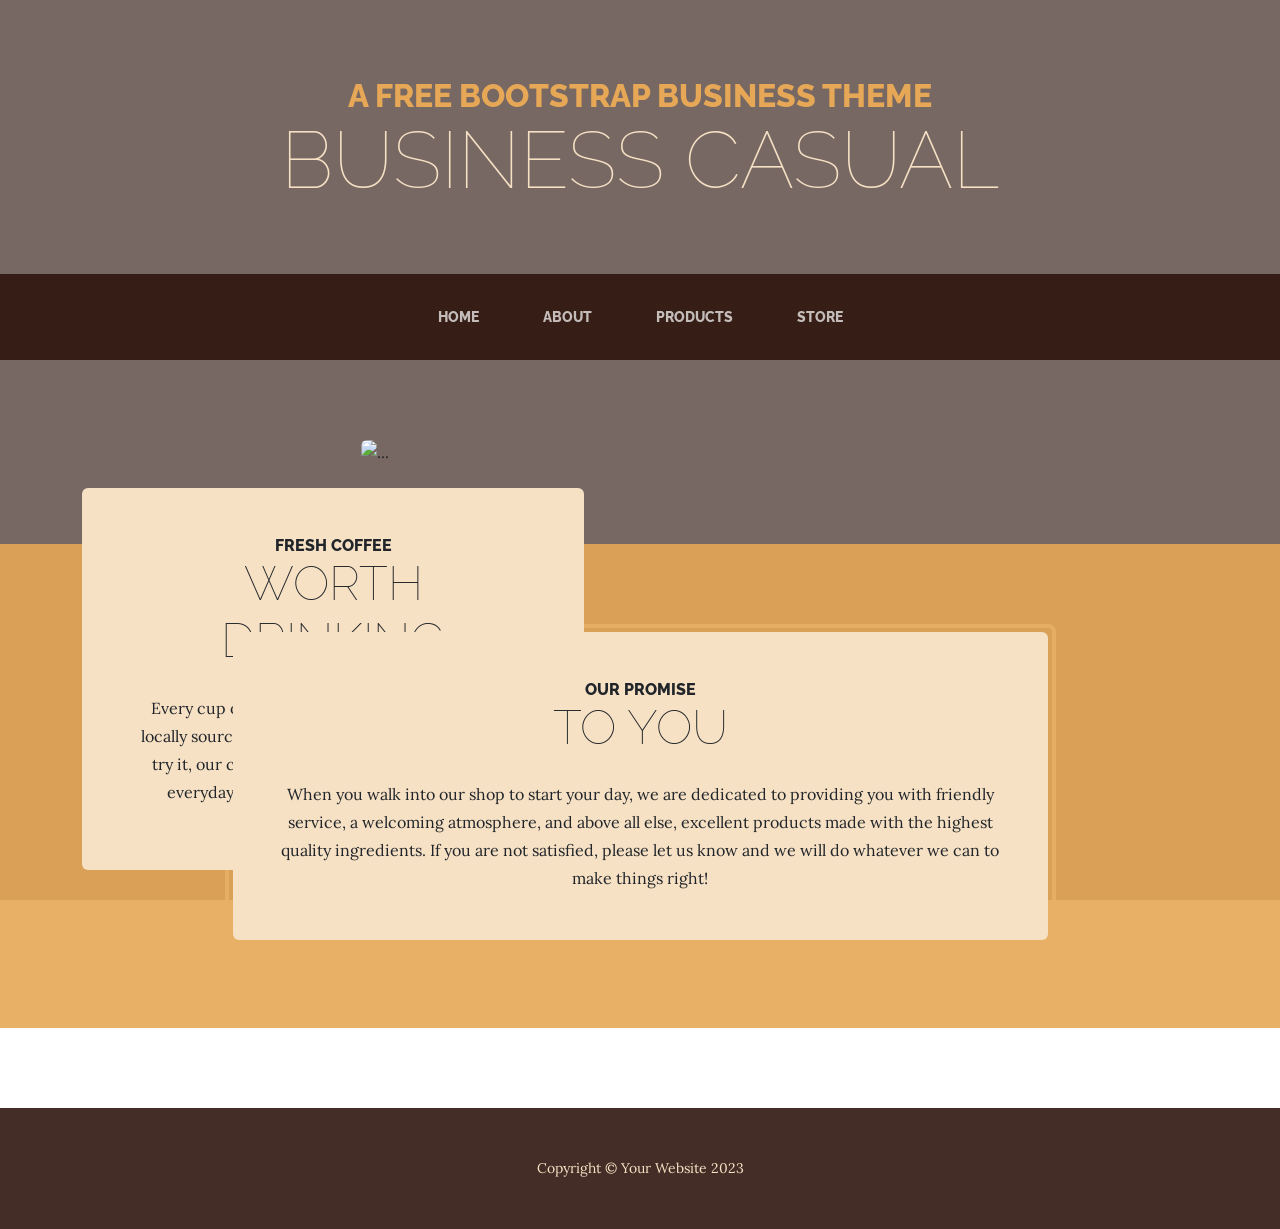
==== index.html @ e24cc4d5 "init" ====
<!DOCTYPE html>
<html lang="en">
    <head>
        <meta charset="utf-8" />
        <meta name="viewport" content="width=device-width, initial-scale=1, shrink-to-fit=no" />
        <meta name="description" content="" />
        <meta name="author" content="" />
        <title>Business Casual - Start Bootstrap Theme</title>
        <link rel="icon" type="image/x-icon" href="assets/favicon.ico" />
        <!-- Google fonts-->
        <link href="https://fonts.googleapis.com/css?family=Raleway:100,100i,200,200i,300,300i,400,400i,500,500i,600,600i,700,700i,800,800i,900,900i" rel="stylesheet" />
        <link href="https://fonts.googleapis.com/css?family=Lora:400,400i,700,700i" rel="stylesheet" />
        <!-- Core theme CSS (includes Bootstrap)-->
        <link href="css/styles.css" rel="stylesheet" />
    </head>
    <body>
        <header>
            <h1 class="site-heading text-center text-faded d-none d-lg-block">
                <span class="site-heading-upper text-primary mb-3">A Free Bootstrap Business Theme</span>
                <span class="site-heading-lower">Business Casual</span>
            </h1>
        </header>
        <!-- Navigation-->
        <nav class="navbar navbar-expand-lg navbar-dark py-lg-4" id="mainNav">
            <div class="container">
                <a class="navbar-brand text-uppercase fw-bold d-lg-none" href="index.html">Start Bootstrap</a>
                <button class="navbar-toggler" type="button" data-bs-toggle="collapse" data-bs-target="#navbarSupportedContent" aria-controls="navbarSupportedContent" aria-expanded="false" aria-label="Toggle navigation"><span class="navbar-toggler-icon"></span></button>
                <div class="collapse navbar-collapse" id="navbarSupportedContent">
                    <ul class="navbar-nav mx-auto">
                        <li class="nav-item px-lg-4"><a class="nav-link text-uppercase" href="index.html">Home</a></li>
                        <li class="nav-item px-lg-4"><a class="nav-link text-uppercase" href="about.html">About</a></li>
                        <li class="nav-item px-lg-4"><a class="nav-link text-uppercase" href="products.html">Products</a></li>
                        <li class="nav-item px-lg-4"><a class="nav-link text-uppercase" href="store.html">Store</a></li>
                    </ul>
                </div>
            </div>
        </nav>
        <section class="page-section clearfix">
            <div class="container">
                <div class="intro">
                    <img class="intro-img img-fluid mb-3 mb-lg-0 rounded" src="assets/img/intro.jpg" alt="..." />
                    <div class="intro-text left-0 text-center bg-faded p-5 rounded">
                        <h2 class="section-heading mb-4">
                            <span class="section-heading-upper">Fresh Coffee</span>
                            <span class="section-heading-lower">Worth Drinking</span>
                        </h2>
                        <p class="mb-3">Every cup of our quality artisan coffee starts with locally sourced, hand picked ingredients. Once you try it, our coffee will be a blissful addition to your everyday morning routine - we guarantee it!</p>
                        <div class="intro-button mx-auto"><a class="btn btn-primary btn-xl" href="#!">Visit Us Today!</a></div>
                    </div>
                </div>
            </div>
        </section>
        <section class="page-section cta">
            <div class="container">
                <div class="row">
                    <div class="col-xl-9 mx-auto">
                        <div class="cta-inner bg-faded text-center rounded">
                            <h2 class="section-heading mb-4">
                                <span class="section-heading-upper">Our Promise</span>
                                <span class="section-heading-lower">To You</span>
                            </h2>
                            <p class="mb-0">When you walk into our shop to start your day, we are dedicated to providing you with friendly service, a welcoming atmosphere, and above all else, excellent products made with the highest quality ingredients. If you are not satisfied, please let us know and we will do whatever we can to make things right!</p>
                        </div>
                    </div>
                </div>
            </div>
        </section>
        <footer class="footer text-faded text-center py-5">
            <div class="container"><p class="m-0 small">Copyright &copy; Your Website 2023</p></div>
        </footer>
        <!-- Bootstrap core JS-->
        <script src="https://cdn.jsdelivr.net/npm/bootstrap@5.2.3/dist/js/bootstrap.bundle.min.js"></script>
        <!-- Core theme JS-->
        <script src="js/scripts.js"></script>
    </body>
</html>
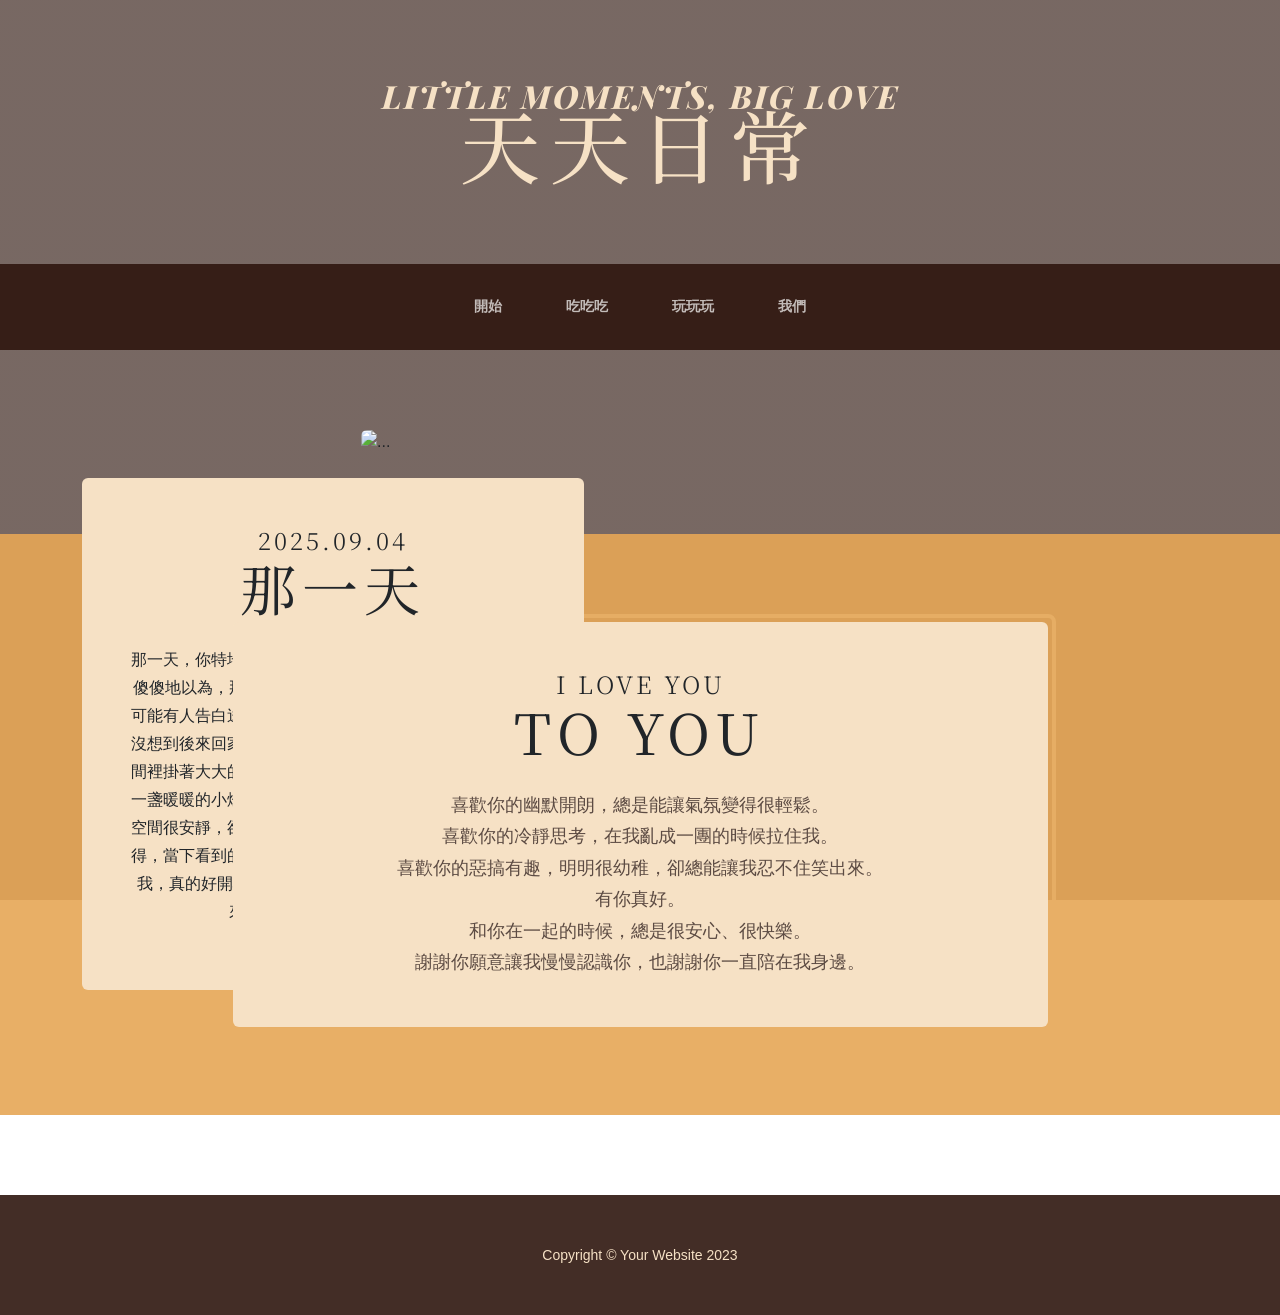
==== commit f4006903: "更新" ====
--- a/index.html
+++ b/index.html
@@ -8,29 +8,29 @@
         <title>Business Casual - Start Bootstrap Theme</title>
         <link rel="icon" type="image/x-icon" href="assets/favicon.ico" />
         <!-- Google fonts-->
-        <link href="https://fonts.googleapis.com/css?family=Raleway:100,100i,200,200i,300,300i,400,400i,500,500i,600,600i,700,700i,800,800i,900,900i" rel="stylesheet" />
-        <link href="https://fonts.googleapis.com/css?family=Lora:400,400i,700,700i" rel="stylesheet" />
+        <link href="https://fonts.googleapis.com/css2?family=Noto+Sans+TC:wght@300;400;700&family=Playfair+Display:wght@400;600&display=swap" rel="stylesheet">
+        <link href="https://fonts.googleapis.com/css2?family=Noto+Serif+TC:wght@300;500;700&display=swap" rel="stylesheet">
         <!-- Core theme CSS (includes Bootstrap)-->
         <link href="css/styles.css" rel="stylesheet" />
     </head>
     <body>
         <header>
             <h1 class="site-heading text-center text-faded d-none d-lg-block">
-                <span class="site-heading-upper text-primary mb-3">A Free Bootstrap Business Theme</span>
-                <span class="site-heading-lower">Business Casual</span>
+                <span class="site-heading-upper">LITTLE MOMENTS, BIG LOVE</span>
+                <span class="site-heading-lower">天天日常</span>
             </h1>
         </header>
         <!-- Navigation-->
         <nav class="navbar navbar-expand-lg navbar-dark py-lg-4" id="mainNav">
             <div class="container">
-                <a class="navbar-brand text-uppercase fw-bold d-lg-none" href="index.html">Start Bootstrap</a>
+                <a class="navbar-brand text-uppercase fw-bold d-lg-none" href="index.html">要天天開心喔</a>
                 <button class="navbar-toggler" type="button" data-bs-toggle="collapse" data-bs-target="#navbarSupportedContent" aria-controls="navbarSupportedContent" aria-expanded="false" aria-label="Toggle navigation"><span class="navbar-toggler-icon"></span></button>
                 <div class="collapse navbar-collapse" id="navbarSupportedContent">
                     <ul class="navbar-nav mx-auto">
-                        <li class="nav-item px-lg-4"><a class="nav-link text-uppercase" href="index.html">Home</a></li>
-                        <li class="nav-item px-lg-4"><a class="nav-link text-uppercase" href="about.html">About</a></li>
-                        <li class="nav-item px-lg-4"><a class="nav-link text-uppercase" href="products.html">Products</a></li>
-                        <li class="nav-item px-lg-4"><a class="nav-link text-uppercase" href="store.html">Store</a></li>
+                        <li class="nav-item px-lg-4"><a class="nav-link text-uppercase" href="index.html">開始</a></li>
+                        <li class="nav-item px-lg-4"><a class="nav-link text-uppercase" href="about.html">吃吃吃</a></li>
+                        <li class="nav-item px-lg-4"><a class="nav-link text-uppercase" href="products.html">玩玩玩</a></li>
+                        <li class="nav-item px-lg-4"><a class="nav-link text-uppercase" href="store.html">我們</a></li>
                     </ul>
                 </div>
             </div>
@@ -41,11 +41,18 @@
                     <img class="intro-img img-fluid mb-3 mb-lg-0 rounded" src="assets/img/intro.jpg" alt="..." />
                     <div class="intro-text left-0 text-center bg-faded p-5 rounded">
                         <h2 class="section-heading mb-4">
-                            <span class="section-heading-upper">Fresh Coffee</span>
-                            <span class="section-heading-lower">Worth Drinking</span>
+                            <span class="section-heading-upper">2025.09.04</span>
+                            <span class="section-heading-lower">那一天</span>
                         </h2>
-                        <p class="mb-3">Every cup of our quality artisan coffee starts with locally sourced, hand picked ingredients. Once you try it, our coffee will be a blissful addition to your everyday morning routine - we guarantee it!</p>
-                        <div class="intro-button mx-auto"><a class="btn btn-primary btn-xl" href="#!">Visit Us Today!</a></div>
+                        <p class="mb-3">那一天，你特地來學校找我，送了我一束花。
+                            我那時候還傻傻地以為，那是告白用的花束，結果你笑著說：「怎麼可能有人告白送這種花啦。」
+                            原本以為驚喜就到這裡了，沒想到後來回家時，你又偷偷把房間佈置好了。
+                            黑黑的房間裡掛著大大的 LOVE 氣球，旁邊圍滿了白色氣球，還有一盞暖暖的小燈靜靜亮著，花也被好好地放在中間。
+                            整個空間很安靜，卻溫柔得像電影場景一樣。
+                            我到現在都還記得，當下看到的那一瞬間，心臟真的漏跳了一拍。
+                            那天的我，真的好開心。
+                            那一天，我第一次很真實地感受到 原來自己正被人認真地喜歡著。</p>
+                        <div class="intro-button mx-auto"><a class="btn btn-primary btn-xl" href="#!">我喜歡你</a></div>
                     </div>
                 </div>
             </div>
@@ -56,10 +63,16 @@
                     <div class="col-xl-9 mx-auto">
                         <div class="cta-inner bg-faded text-center rounded">
                             <h2 class="section-heading mb-4">
-                                <span class="section-heading-upper">Our Promise</span>
+                                <span class="section-heading-upper">I LOVE YOU</span>
                                 <span class="section-heading-lower">To You</span>
                             </h2>
-                            <p class="mb-0">When you walk into our shop to start your day, we are dedicated to providing you with friendly service, a welcoming atmosphere, and above all else, excellent products made with the highest quality ingredients. If you are not satisfied, please let us know and we will do whatever we can to make things right!</p>
+                            <div class="text-box">
+                            <p class="mb-0">喜歡你的幽默開朗，總是能讓氣氛變得很輕鬆。</p>
+                            <p class="mb-0">喜歡你的冷靜思考，在我亂成一團的時候拉住我。</p>
+                            <p class="mb-0">喜歡你的惡搞有趣，明明很幼稚，卻總能讓我忍不住笑出來。</p>
+                            <p class="mb-0">有你真好。</p>
+                            <p class="mb-0">和你在一起的時候，總是很安心、很快樂。</p>
+                            <p class="mb-0">謝謝你願意讓我慢慢認識你，也謝謝你一直陪在我身邊。</p>
                         </div>
                     </div>
                 </div>
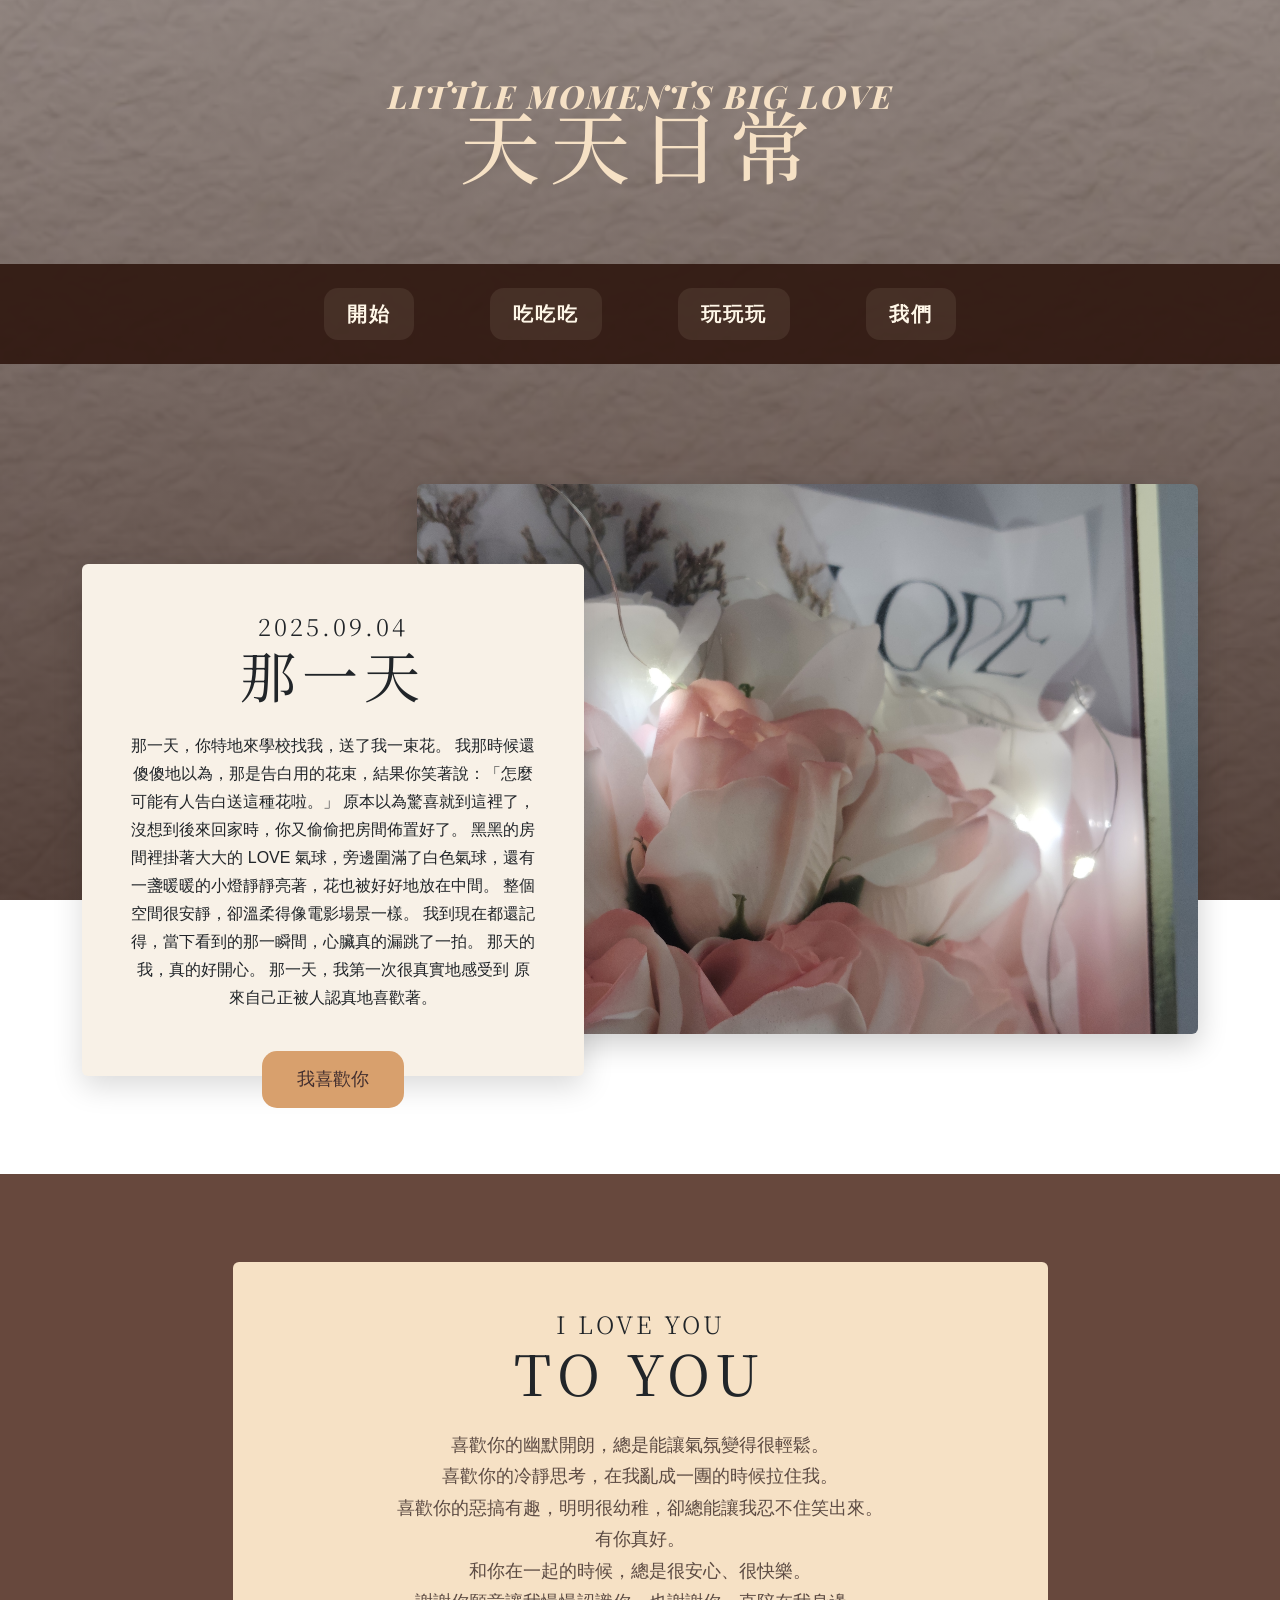
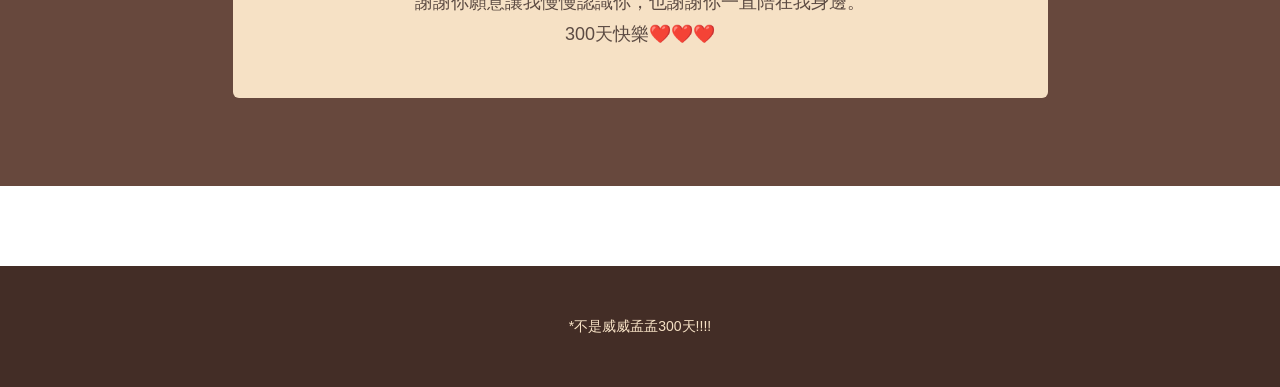
==== commit 2974df52: "第一頁完成!!!" ====
--- a/index.html
+++ b/index.html
@@ -16,7 +16,7 @@
     <body>
         <header>
             <h1 class="site-heading text-center text-faded d-none d-lg-block">
-                <span class="site-heading-upper">LITTLE MOMENTS, BIG LOVE</span>
+                <span class="site-heading-upper">LITTLE MOMENTS   BIG LOVE</span>
                 <span class="site-heading-lower">天天日常</span>
             </h1>
         </header>
@@ -38,7 +38,7 @@
         <section class="page-section clearfix">
             <div class="container">
                 <div class="intro">
-                    <img class="intro-img img-fluid mb-3 mb-lg-0 rounded" src="assets/img/intro.jpg" alt="..." />
+                    <img class="intro-img img-fluid mb-3 mb-lg-0 rounded"src="assets/img/flower.jpg"/>
                     <div class="intro-text left-0 text-center bg-faded p-5 rounded">
                         <h2 class="section-heading mb-4">
                             <span class="section-heading-upper">2025.09.04</span>
@@ -52,7 +52,7 @@
                             我到現在都還記得，當下看到的那一瞬間，心臟真的漏跳了一拍。
                             那天的我，真的好開心。
                             那一天，我第一次很真實地感受到 原來自己正被人認真地喜歡著。</p>
-                        <div class="intro-button mx-auto"><a class="btn btn-primary btn-xl" href="#!">我喜歡你</a></div>
+                        <div class="intro-button mx-auto"><button class="love-btn">我喜歡你</button></div>
                     </div>
                 </div>
             </div>
@@ -73,17 +73,41 @@
                             <p class="mb-0">有你真好。</p>
                             <p class="mb-0">和你在一起的時候，總是很安心、很快樂。</p>
                             <p class="mb-0">謝謝你願意讓我慢慢認識你，也謝謝你一直陪在我身邊。</p>
+                                <p class="mb-0">300天快樂❤❤❤</p>
                         </div>
                     </div>
                 </div>
             </div>
         </section>
         <footer class="footer text-faded text-center py-5">
-            <div class="container"><p class="m-0 small">Copyright &copy; Your Website 2023</p></div>
+            <div class="container"><p class="m-0 small">*不是威威孟孟300天!!!!</p></div>
         </footer>
         <!-- Bootstrap core JS-->
         <script src="https://cdn.jsdelivr.net/npm/bootstrap@5.2.3/dist/js/bootstrap.bundle.min.js"></script>
         <!-- Core theme JS-->
         <script src="js/scripts.js"></script>
+
+        <script>
+            const button = document.querySelector('.love-btn');
+
+            button.addEventListener('click', function(e) {
+
+                for(let i = 0; i < 10; i++) {
+
+                    const heart = document.createElement('div');
+                    heart.classList.add('heart');
+                    heart.innerHTML = '❤';
+
+                    heart.style.left = e.clientX + (Math.random() * 100 - 50) + 'px';
+                    heart.style.top = e.clientY + (Math.random() * 50 - 25) + 'px';
+
+                    document.body.appendChild(heart);
+
+                    setTimeout(() => {
+                        heart.remove();
+                    }, 2000);
+                }
+            });
+        </script>
     </body>
 </html>
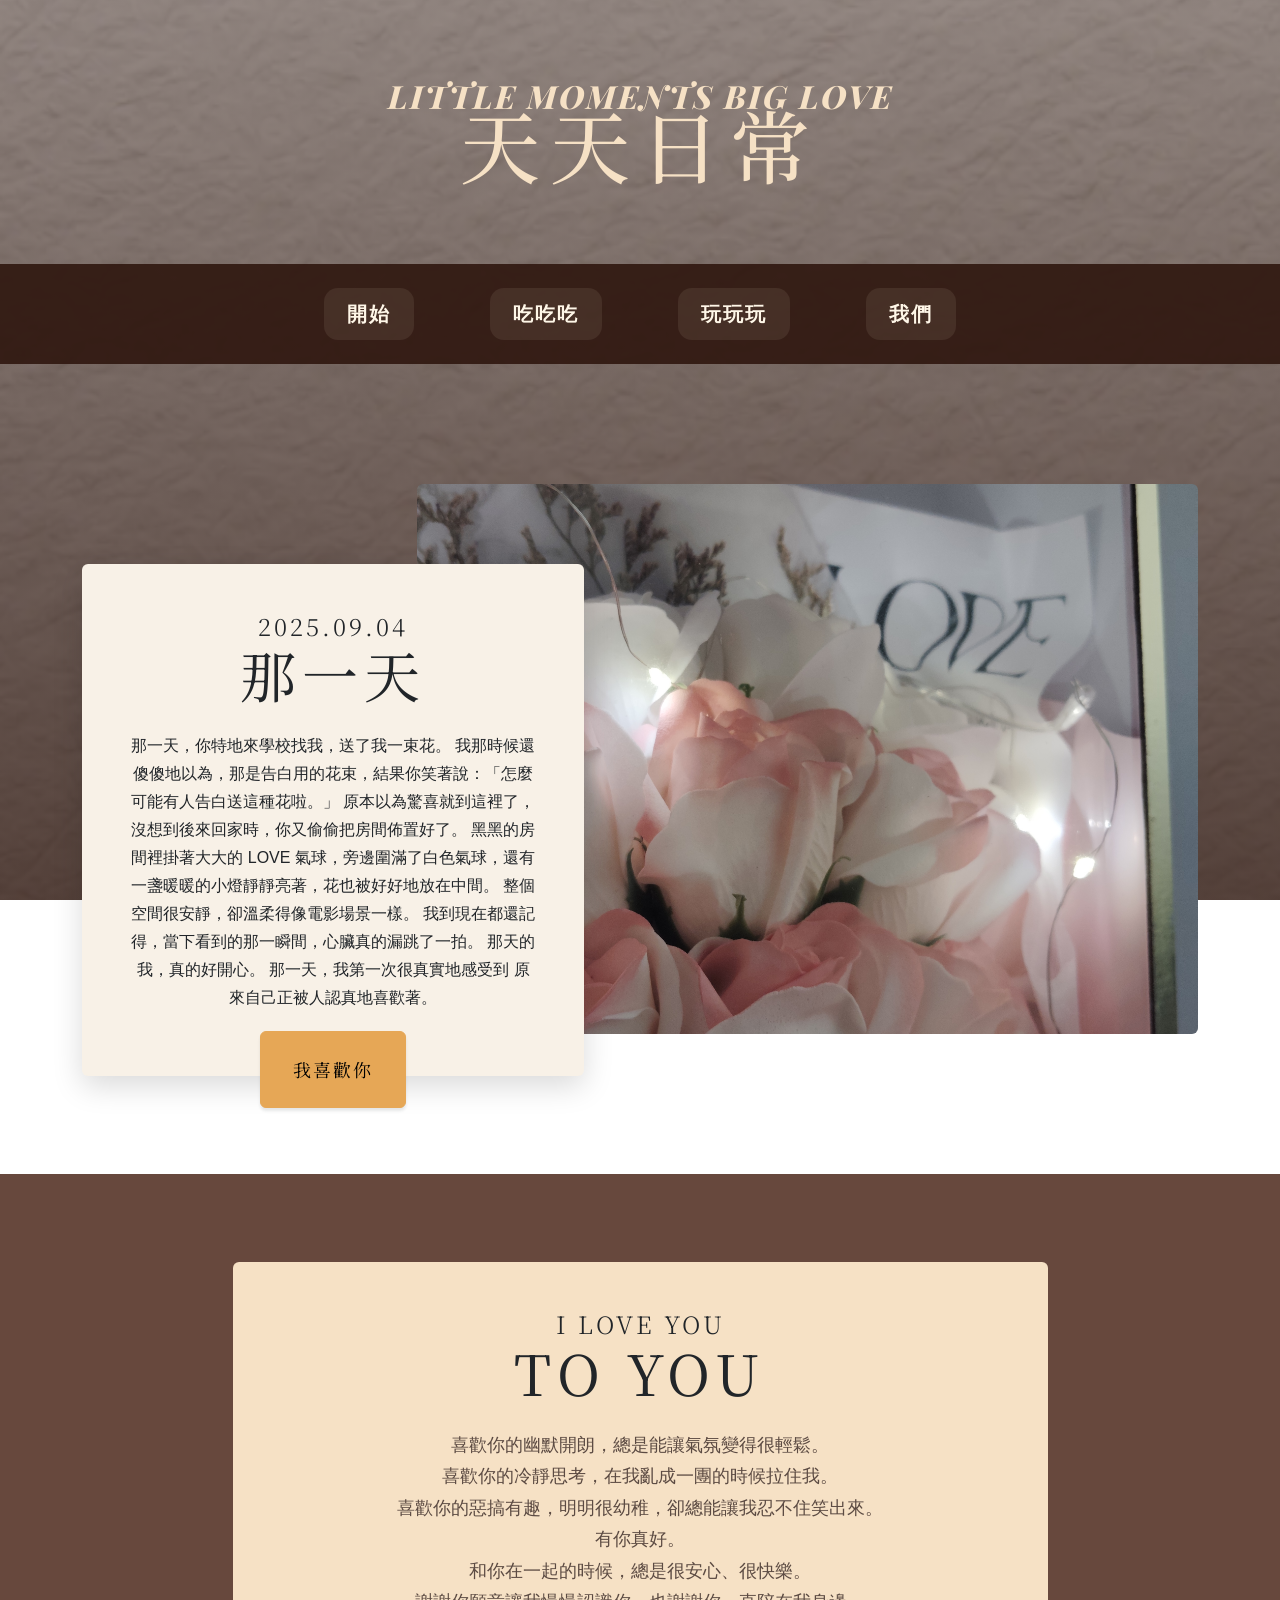
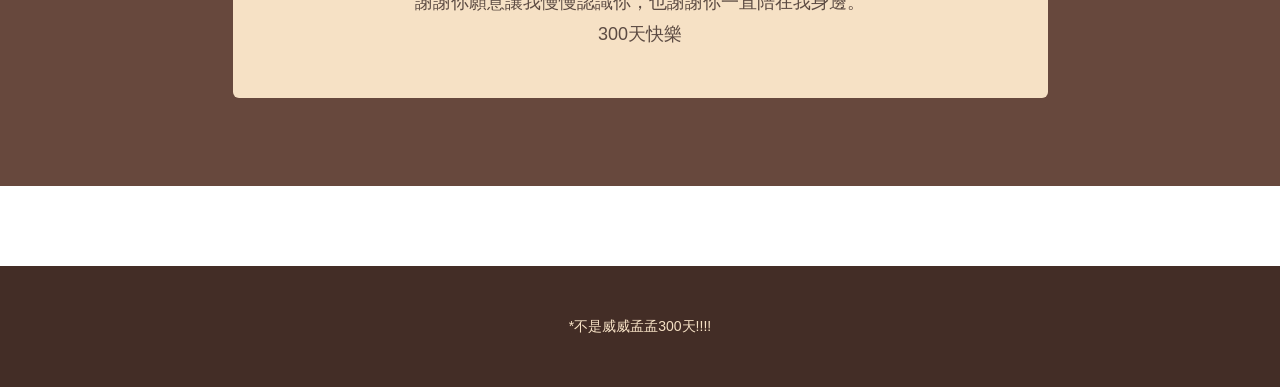
==== commit 8c451754: "終於完成一頁了!!!" ====
--- a/index.html
+++ b/index.html
@@ -52,7 +52,7 @@
                             我到現在都還記得，當下看到的那一瞬間，心臟真的漏跳了一拍。
                             那天的我，真的好開心。
                             那一天，我第一次很真實地感受到 原來自己正被人認真地喜歡著。</p>
-                        <div class="intro-button mx-auto"><button class="love-btn">我喜歡你</button></div>
+                        <div class="intro-button mx-auto"><a class="btn btn-primary btn-xl" href="#!">我喜歡你</a></div>
                     </div>
                 </div>
             </div>
@@ -73,7 +73,7 @@
                             <p class="mb-0">有你真好。</p>
                             <p class="mb-0">和你在一起的時候，總是很安心、很快樂。</p>
                             <p class="mb-0">謝謝你願意讓我慢慢認識你，也謝謝你一直陪在我身邊。</p>
-                                <p class="mb-0">300天快樂❤❤❤</p>
+                                <p class="mb-0">300天快樂</p>
                         </div>
                     </div>
                 </div>
@@ -86,28 +86,5 @@
         <script src="https://cdn.jsdelivr.net/npm/bootstrap@5.2.3/dist/js/bootstrap.bundle.min.js"></script>
         <!-- Core theme JS-->
         <script src="js/scripts.js"></script>
-
-        <script>
-            const button = document.querySelector('.love-btn');
-
-            button.addEventListener('click', function(e) {
-
-                for(let i = 0; i < 10; i++) {
-
-                    const heart = document.createElement('div');
-                    heart.classList.add('heart');
-                    heart.innerHTML = '❤';
-
-                    heart.style.left = e.clientX + (Math.random() * 100 - 50) + 'px';
-                    heart.style.top = e.clientY + (Math.random() * 50 - 25) + 'px';
-
-                    document.body.appendChild(heart);
-
-                    setTimeout(() => {
-                        heart.remove();
-                    }, 2000);
-                }
-            });
-        </script>
     </body>
 </html>
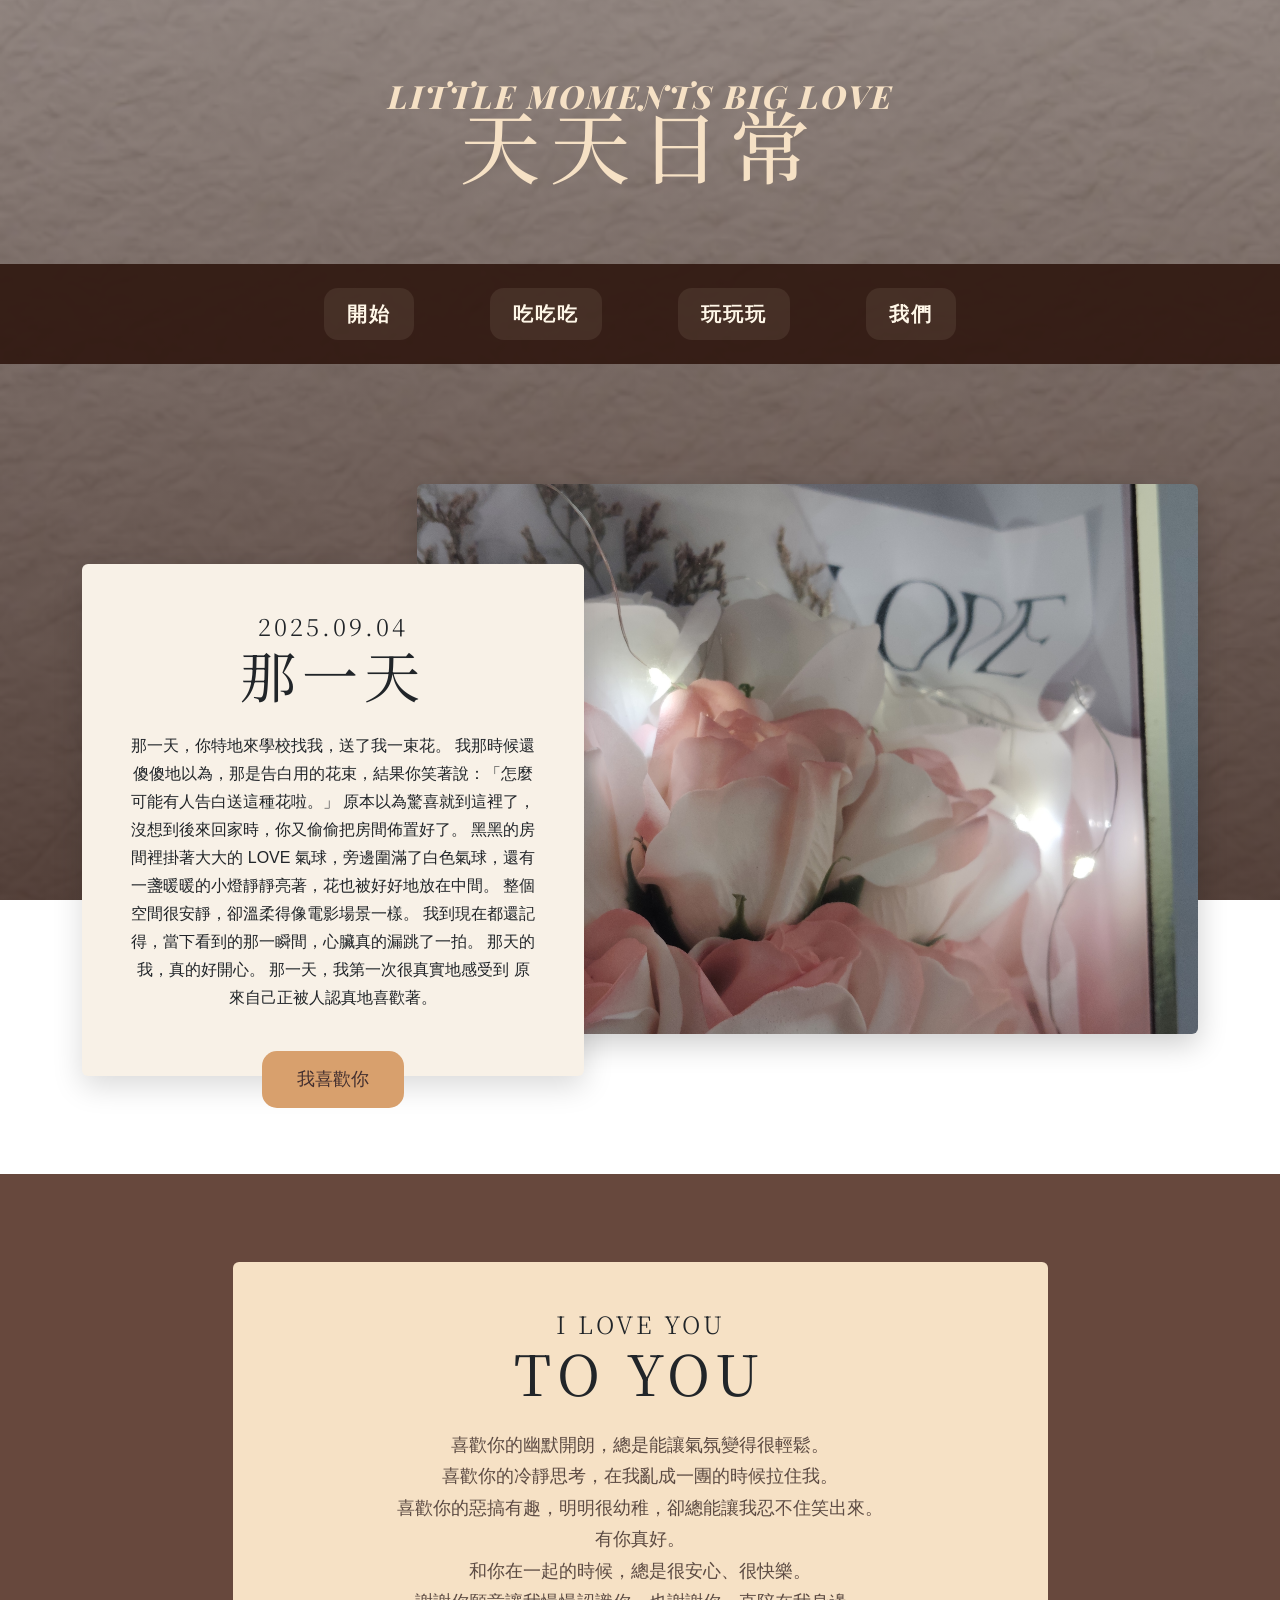
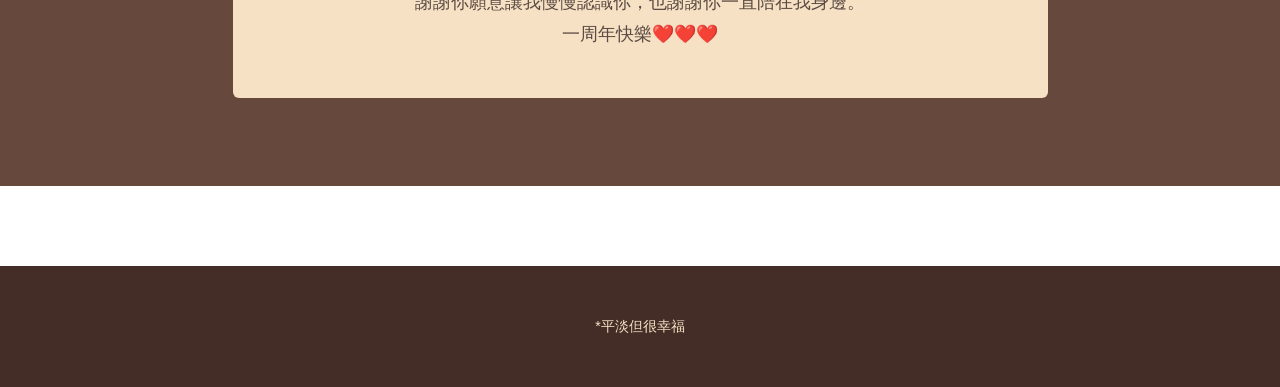
==== commit b2141325: "第二頁" ====
--- a/index.html
+++ b/index.html
@@ -52,7 +52,7 @@
                             我到現在都還記得，當下看到的那一瞬間，心臟真的漏跳了一拍。
                             那天的我，真的好開心。
                             那一天，我第一次很真實地感受到 原來自己正被人認真地喜歡著。</p>
-                        <div class="intro-button mx-auto"><a class="btn btn-primary btn-xl" href="#!">我喜歡你</a></div>
+                        <div class="intro-button mx-auto"><button class="love-btn">我喜歡你</button></div>
                     </div>
                 </div>
             </div>
@@ -73,18 +73,41 @@
                             <p class="mb-0">有你真好。</p>
                             <p class="mb-0">和你在一起的時候，總是很安心、很快樂。</p>
                             <p class="mb-0">謝謝你願意讓我慢慢認識你，也謝謝你一直陪在我身邊。</p>
-                                <p class="mb-0">300天快樂</p>
+                                <p class="mb-0">一周年快樂❤❤❤</p>
                         </div>
                     </div>
                 </div>
             </div>
         </section>
         <footer class="footer text-faded text-center py-5">
-            <div class="container"><p class="m-0 small">*不是威威孟孟300天!!!!</p></div>
+            <div class="container"><p class="m-0 small">*平淡但很幸福</p></div>
         </footer>
         <!-- Bootstrap core JS-->
         <script src="https://cdn.jsdelivr.net/npm/bootstrap@5.2.3/dist/js/bootstrap.bundle.min.js"></script>
         <!-- Core theme JS-->
         <script src="js/scripts.js"></script>
+
+        <script>
+            const button = document.querySelector('.love-btn');
+
+            button.addEventListener('click', function(e) {
+
+                for(let i = 0; i < 10; i++) {
+
+                    const heart = document.createElement('div');
+                    heart.classList.add('heart');
+                    heart.innerHTML = '❤';
+
+                    heart.style.left = e.clientX + (Math.random() * 100 - 50) + 'px';
+                    heart.style.top = e.clientY + (Math.random() * 50 - 25) + 'px';
+
+                    document.body.appendChild(heart);
+
+                    setTimeout(() => {
+                        heart.remove();
+                    }, 2000);
+                }
+            });
+        </script>
     </body>
 </html>
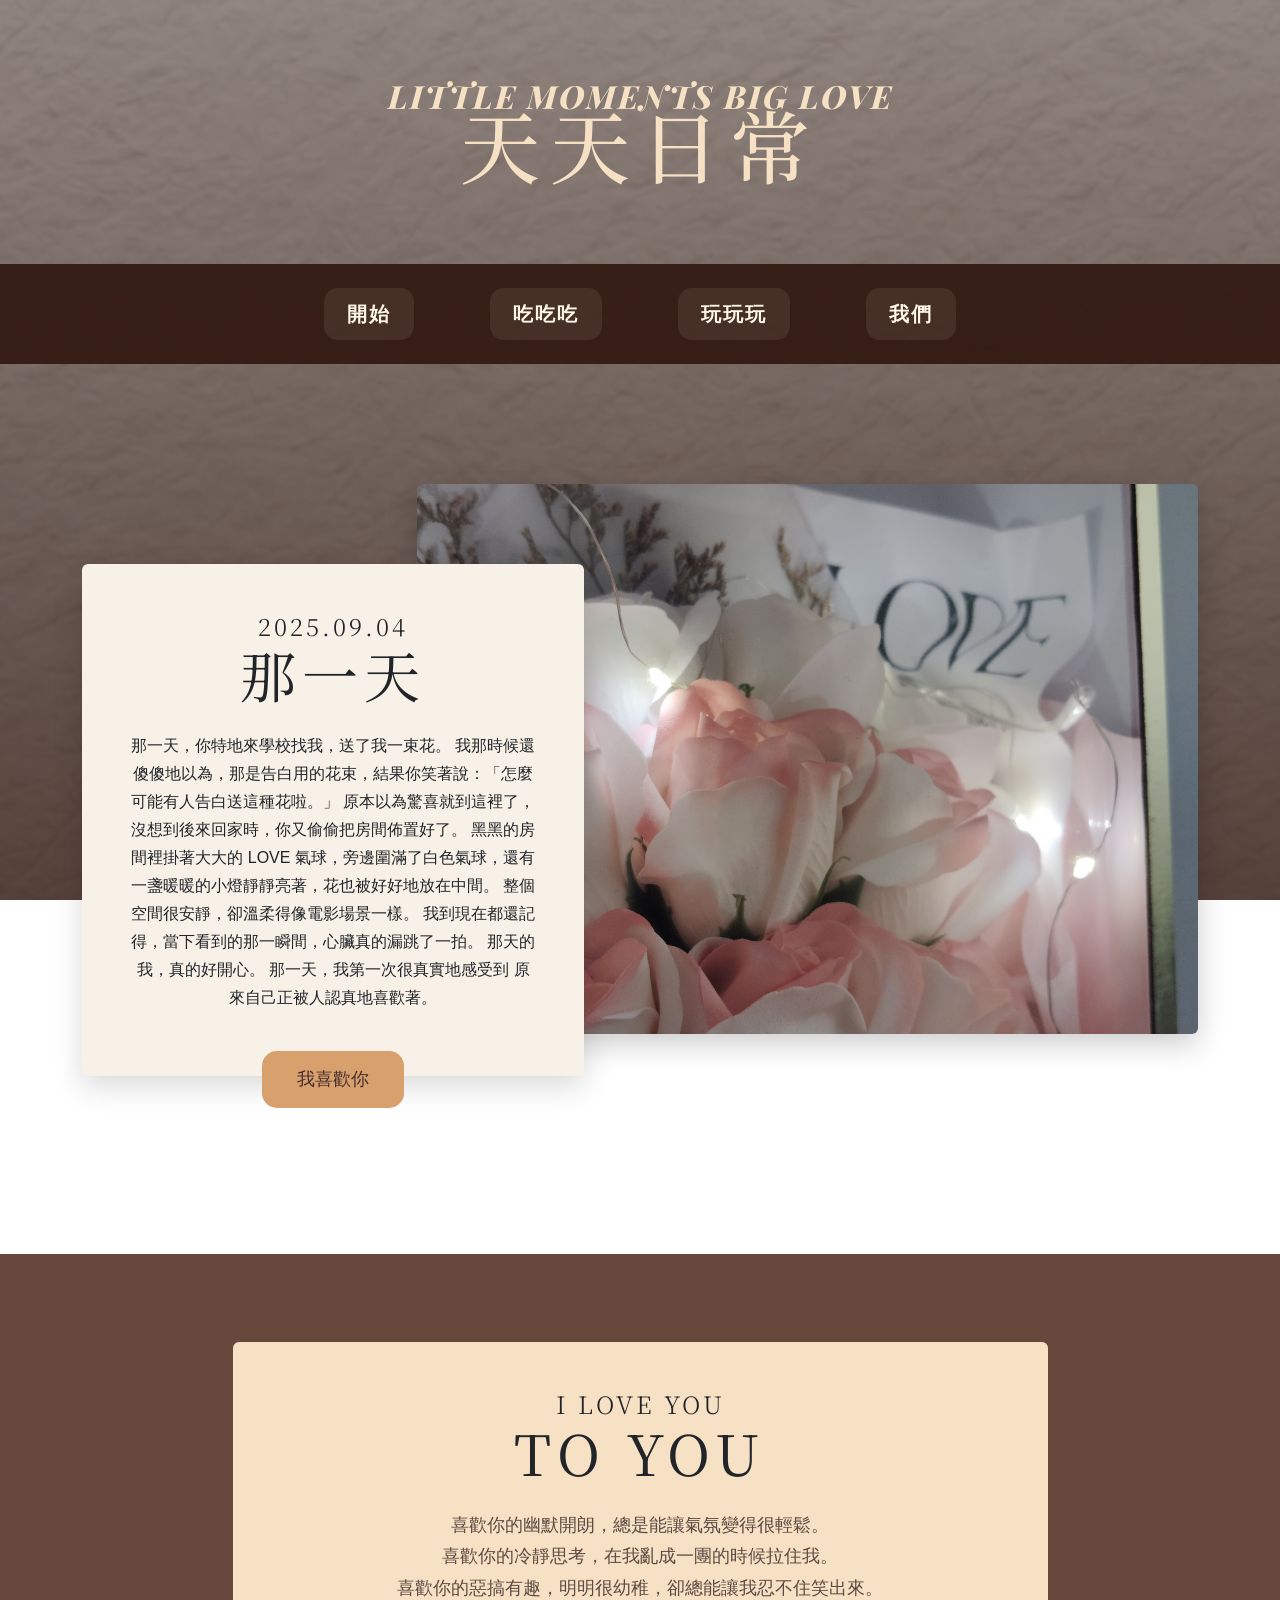
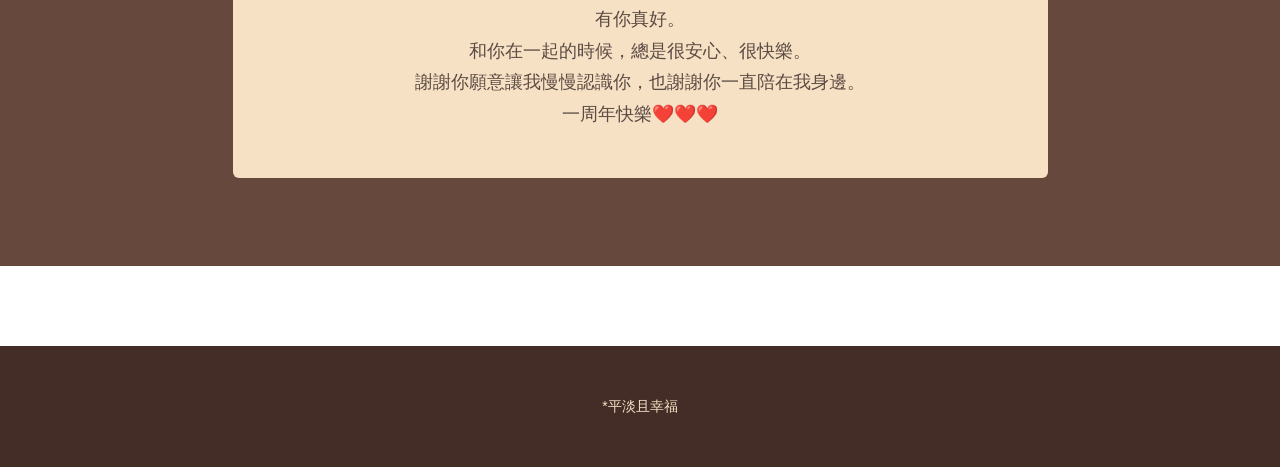
==== commit e75138d6: "ok" ====
--- a/index.html
+++ b/index.html
@@ -80,7 +80,7 @@
             </div>
         </section>
         <footer class="footer text-faded text-center py-5">
-            <div class="container"><p class="m-0 small">*平淡但很幸福</p></div>
+            <div class="container"><p class="m-0 small">*平淡且幸福</p></div>
         </footer>
         <!-- Bootstrap core JS-->
         <script src="https://cdn.jsdelivr.net/npm/bootstrap@5.2.3/dist/js/bootstrap.bundle.min.js"></script>
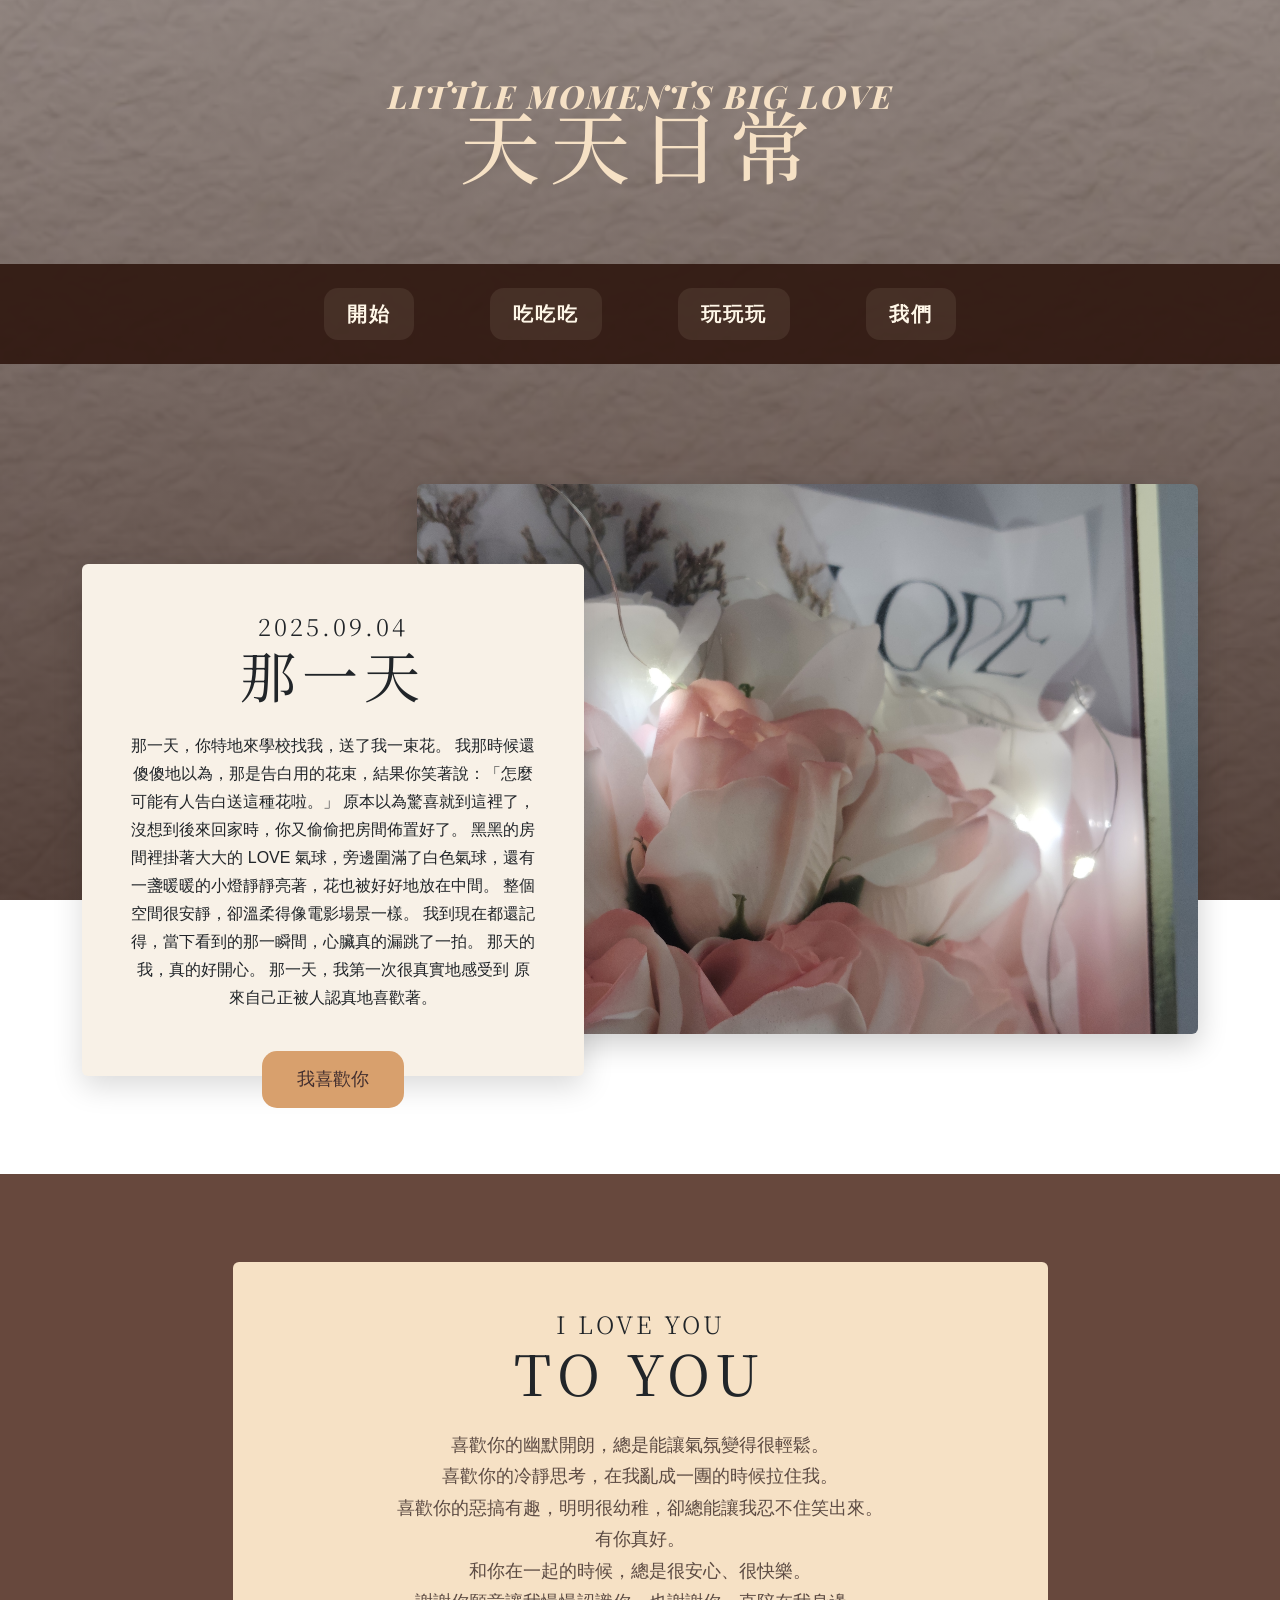
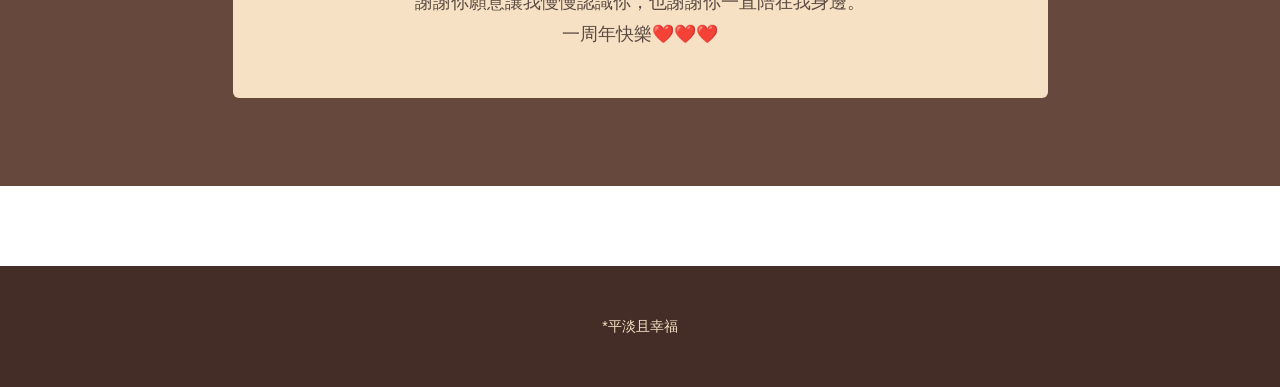
==== commit 85be5d82: "okkk" ====
--- a/index.html
+++ b/index.html
@@ -5,7 +5,7 @@
         <meta name="viewport" content="width=device-width, initial-scale=1, shrink-to-fit=no" />
         <meta name="description" content="" />
         <meta name="author" content="" />
-        <title>Business Casual - Start Bootstrap Theme</title>
+        <title>Love loves to love love</title>
         <link rel="icon" type="image/x-icon" href="assets/favicon.ico" />
         <!-- Google fonts-->
         <link href="https://fonts.googleapis.com/css2?family=Noto+Sans+TC:wght@300;400;700&family=Playfair+Display:wght@400;600&display=swap" rel="stylesheet">
